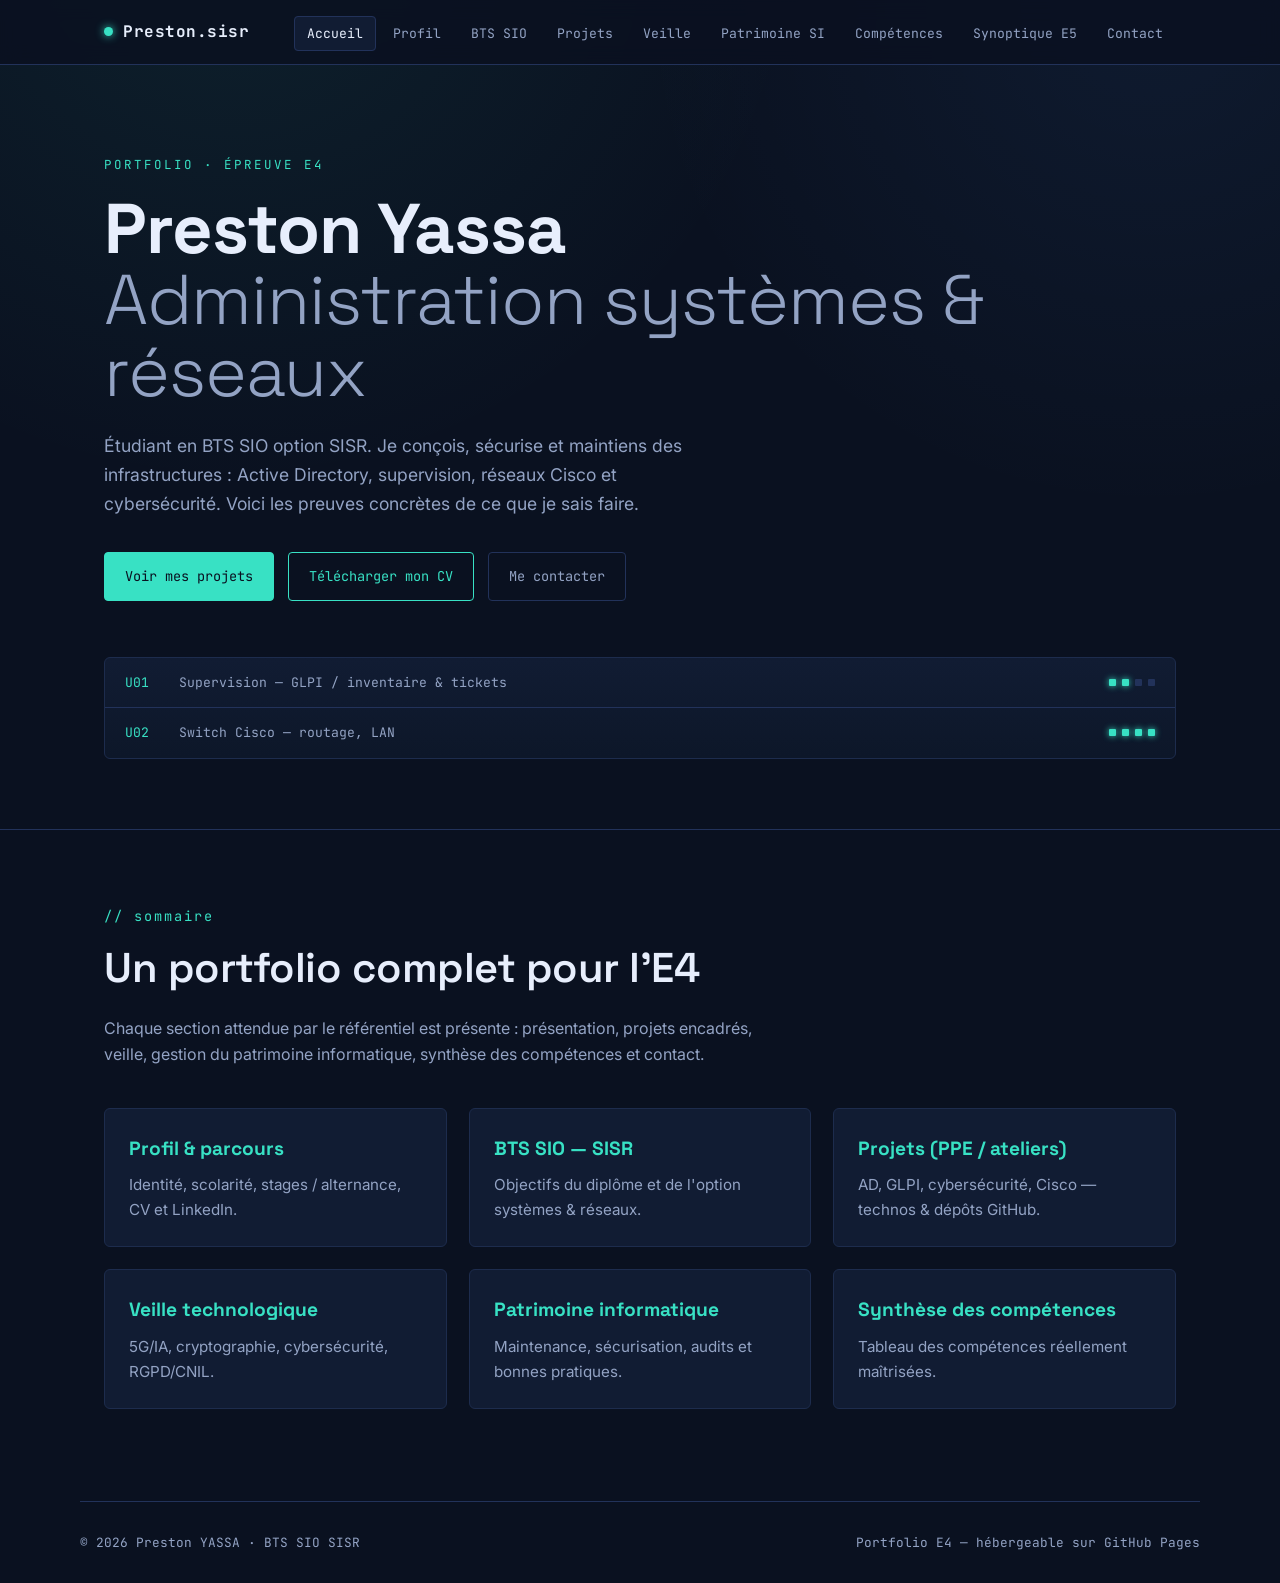
==== index.html @ f7337efc "Add files via upload" ====
<!DOCTYPE html>
<html lang="fr">
<head>
<meta charset="UTF-8">
<meta name="viewport" content="width=device-width, initial-scale=1">
<title>Portfolio — Preston YASSA · BTS SIO SISR</title>
<meta name="description" content="Portfolio BTS SIO option SISR — épreuve E4. Projets, compétences, veille technologique et synoptique E5.">
<link rel="preconnect" href="https://fonts.googleapis.com">
<link rel="preconnect" href="https://fonts.gstatic.com" crossorigin>
<link href="https://fonts.googleapis.com/css2?family=Space+Grotesk:wght@300;400;600;700&family=Inter:wght@400;500;600&family=JetBrains+Mono:wght@400;700&display=swap" rel="stylesheet">
<link rel="stylesheet" href="css/style.css">
</head>
<body>

<header class="site-header">
  <div class="wrap nav">
    <a class="brand" href="index.html"><span class="led"></span>Preston.sisr</a>
    <button class="nav-toggle" aria-label="Menu">≡</button>
    <ul class="nav-links">
      <li><a href="index.html">Accueil</a></li>
      <li><a href="about.html">Profil</a></li>
      <li><a href="bts-sio.html">BTS SIO</a></li>
      <li><a href="projets.html">Projets</a></li>
      <li><a href="veille.html">Veille</a></li>
      <li><a href="patrimoine.html">Patrimoine SI</a></li>
      <li><a href="competences.html">Compétences</a></li>
      <li><a href="synoptique.html">Synoptique E5</a></li>
      <li><a href="contact.html">Contact</a></li>
    </ul>
  </div>
</header>

<main>
  <!-- HERO -->
  <section class="hero">
    <div class="wrap">
      <p class="eyebrow">Portfolio · épreuve E4</p>
      <h1>Preston Yassa<br><span class="thin">Administration systèmes &amp; réseaux</span></h1>
      <p class="lead">Étudiant en BTS SIO option SISR. Je conçois, sécurise et maintiens des infrastructures : Active Directory, supervision, réseaux Cisco et cybersécurité. Voici les preuves concrètes de ce que je sais faire.</p>
      <div class="hero-meta">
        <a class="btn solid" href="projets.html">Voir mes projets</a>
        <a class="btn" href="cv.pdf" download>Télécharger mon CV</a>
        <a class="btn ghost" href="contact.html">Me contacter</a>
      </div>

      <!-- Panneau "baie de brassage" : signature visuelle -->
      <div class="rack-panel" aria-hidden="true">
        <div class="rack-row"><span class="u">U01</span> Supervision — GLPI / inventaire &amp; tickets <span class="leds"><span class="on"></span><span class="on"></span><span></span><span></span></span></div>
        <div class="rack-row"><span class="u">U02</span> Switch Cisco — routage, LAN <span class="leds"><span class="on"></span><span class="on"></span><span class="on"></span><span class="on"></span></span></div>
      </div>
    </div>
  </section>

  <!-- APERÇU DES SECTIONS OBLIGATOIRES -->
  <section class="section">
    <div class="wrap">
      <div class="section-head reveal">
        <span class="num">// sommaire</span>
        <h2>Un portfolio complet pour l'E4</h2>
        <p>Chaque section attendue par le référentiel est présente : présentation, projets encadrés, veille, gestion du patrimoine informatique, synthèse des compétences et contact.</p>
      </div>
      <div class="grid cols-3">
        <a class="card reveal" href="about.html"><h3>Profil &amp; parcours</h3><p>Identité, scolarité, stages / alternance, CV et LinkedIn.</p></a>
        <a class="card reveal" href="bts-sio.html"><h3>BTS SIO — SISR</h3><p>Objectifs du diplôme et de l'option systèmes &amp; réseaux.</p></a>
        <a class="card reveal" href="projets.html"><h3>Projets (PPE / ateliers)</h3><p>AD, GLPI, cybersécurité, Cisco — technos &amp; dépôts GitHub.</p></a>
        <a class="card reveal" href="veille.html"><h3>Veille technologique</h3><p>5G/IA, cryptographie, cybersécurité, RGPD/CNIL.</p></a>
        <a class="card reveal" href="patrimoine.html"><h3>Patrimoine informatique</h3><p>Maintenance, sécurisation, audits et bonnes pratiques.</p></a>
        <a class="card reveal" href="competences.html"><h3>Synthèse des compétences</h3><p>Tableau des compétences réellement maîtrisées.</p></a>
      </div>
    </div>
  </section>
</main>

<footer class="site-footer wrap">
  <span>© <span id="year"></span> Preston YASSA · BTS SIO SISR</span>
  <span>Portfolio E4 — hébergeable sur GitHub Pages</span>
</footer>

<script src="js/main.js"></script>
<script>document.getElementById('year').textContent = new Date().getFullYear();</script>
</body>
</html>
---- css/style.css ----
/* =========================================================================
   Portfolio BTS SIO – option SISR
   Direction : "salle réseau / baie de brassage"
   Palette froide (bleu nuit + cyan signal), grille type rack 19".
   ========================================================================= */

:root {
  /* Palette */
  --night:      #0a1120;   /* fond profond, "salle serveur éteinte" */
  --rack:       #111c33;   /* surfaces / cartes */
  --rack-edge:  #1d2c4d;   /* bordures de baie */
  --signal:     #38e1c4;   /* cyan signal : LED de switch active */
  --signal-2:   #4f9cff;   /* bleu lien : trafic */
  --warn:       #ffb454;   /* ambre : alerte légère */
  --ink:        #e7eefc;   /* texte principal */
  --ink-soft:   #93a3c4;   /* texte secondaire */
  --line:       #22325a;   /* hairlines */

  /* Typo */
  --display: "Space Grotesk", "Segoe UI", system-ui, sans-serif;
  --body:    "Inter", system-ui, sans-serif;
  --mono:    "JetBrains Mono", "Consolas", monospace;

  --maxw: 1120px;
  --radius: 4px;
}

* { box-sizing: border-box; margin: 0; padding: 0; }

html { scroll-behavior: smooth; }

body {
  font-family: var(--body);
  background: var(--night);
  color: var(--ink);
  line-height: 1.65;
  -webkit-font-smoothing: antialiased;
  background-image:
    radial-gradient(circle at 18% -10%, rgba(56,225,196,.08), transparent 40%),
    radial-gradient(circle at 90% 0%, rgba(79,156,255,.07), transparent 35%);
  background-attachment: fixed;
}

a { color: var(--signal); text-decoration: none; }
a:hover { color: var(--ink); }

.wrap { width: 100%; max-width: var(--maxw); margin: 0 auto; padding: 0 24px; }

/* ----------------------------------------------------------------- Header */
.site-header {
  position: sticky; top: 0; z-index: 50;
  background: rgba(10,17,32,.82);
  backdrop-filter: blur(10px);
  border-bottom: 1px solid var(--line);
}
.nav {
  display: flex; align-items: center; justify-content: space-between;
  height: 64px;
}
.brand {
  font-family: var(--mono);
  font-weight: 700; letter-spacing: .5px; color: var(--ink);
  display: flex; align-items: center; gap: 10px;
}
.brand .led {
  width: 9px; height: 9px; border-radius: 50%;
  background: var(--signal);
  box-shadow: 0 0 8px var(--signal);
  animation: blink 2.4s infinite;
}
@keyframes blink { 0%,92%,100%{opacity:1} 95%{opacity:.25} }

.nav-links { display: flex; gap: 4px; list-style: none; flex-wrap: wrap; }
.nav-links a {
  font-family: var(--mono); font-size: .82rem; color: var(--ink-soft);
  padding: 8px 12px; border-radius: var(--radius);
  border: 1px solid transparent;
}
.nav-links a:hover,
.nav-links a.active {
  color: var(--ink); border-color: var(--line); background: var(--rack);
}

.nav-toggle {
  display: none; background: none; border: 1px solid var(--line);
  color: var(--ink); font-size: 1.3rem; border-radius: var(--radius);
  width: 42px; height: 38px; cursor: pointer;
}

/* ----------------------------------------------------------------- Hero */
.hero { padding: 90px 0 70px; position: relative; }
.eyebrow {
  font-family: var(--mono); font-size: .78rem; letter-spacing: 3px;
  text-transform: uppercase; color: var(--signal); margin-bottom: 18px;
}
.hero h1 {
  font-family: var(--display);
  font-size: clamp(2.4rem, 6vw, 4.4rem);
  font-weight: 700; line-height: 1.02; letter-spacing: -1px;
}
.hero h1 .thin { color: var(--ink-soft); font-weight: 300; }
.hero p.lead {
  margin-top: 22px; max-width: 620px; font-size: 1.1rem; color: var(--ink-soft);
}
.hero-meta {
  margin-top: 34px; display: flex; gap: 14px; flex-wrap: wrap;
}
.btn {
  font-family: var(--mono); font-size: .85rem;
  padding: 12px 20px; border-radius: var(--radius);
  border: 1px solid var(--signal); color: var(--signal);
  background: transparent; cursor: pointer; transition: .18s;
}
.btn:hover { background: var(--signal); color: var(--night); }
.btn.solid { background: var(--signal); color: var(--night); }
.btn.solid:hover { background: var(--ink); border-color: var(--ink); }
.btn.ghost { border-color: var(--line); color: var(--ink-soft); }
.btn.ghost:hover { color: var(--ink); border-color: var(--ink-soft); background: var(--rack); }

/* rack-mounted hero panel */
.rack-panel {
  margin-top: 56px;
  border: 1px solid var(--rack-edge);
  border-radius: 6px;
  background: linear-gradient(180deg, var(--rack), #0d1729);
  overflow: hidden;
}
.rack-row {
  display: flex; align-items: center; gap: 16px;
  padding: 14px 20px; border-bottom: 1px solid var(--line);
  font-family: var(--mono); font-size: .82rem; color: var(--ink-soft);
}
.rack-row:last-child { border-bottom: 0; }
.rack-row .u { color: var(--signal); width: 38px; }
.rack-row .leds { display: flex; gap: 6px; margin-left: auto; }
.rack-row .leds span {
  width: 7px; height: 7px; border-radius: 1px; background: var(--line);
}
.rack-row .leds span.on { background: var(--signal); box-shadow: 0 0 6px var(--signal); }
.rack-row .leds span.amber { background: var(--warn); box-shadow: 0 0 6px var(--warn); }

/* ----------------------------------------------------------------- Section */
.section { padding: 72px 0; border-top: 1px solid var(--line); }
.section-head { margin-bottom: 40px; }
.section-head .num {
  font-family: var(--mono); color: var(--signal); font-size: .85rem;
  letter-spacing: 2px;
}
.section-head h2 {
  font-family: var(--display); font-size: clamp(1.7rem, 3.5vw, 2.6rem);
  font-weight: 600; margin-top: 6px; letter-spacing: -.5px;
}
.section-head p { color: var(--ink-soft); margin-top: 12px; max-width: 680px; }

/* Cards grid */
.grid { display: grid; gap: 22px; }
.grid.cols-2 { grid-template-columns: repeat(2, 1fr); }
.grid.cols-3 { grid-template-columns: repeat(3, 1fr); }

.card {
  background: var(--rack); border: 1px solid var(--rack-edge);
  border-radius: 6px; padding: 24px; transition: .2s;
  position: relative; overflow: hidden;
}
.card:hover { border-color: var(--signal); transform: translateY(-3px); }
.card h3 { font-family: var(--display); font-size: 1.2rem; margin-bottom: 8px; }
.card p { color: var(--ink-soft); font-size: .95rem; }

.tag-row { display: flex; flex-wrap: wrap; gap: 8px; margin-top: 16px; }
.tag {
  font-family: var(--mono); font-size: .72rem; color: var(--signal-2);
  border: 1px solid var(--line); padding: 4px 9px; border-radius: 999px;
}

.placeholder {
  font-family: var(--mono); font-size: .78rem; color: var(--warn);
  border: 1px dashed var(--warn); padding: 4px 8px; border-radius: var(--radius);
  display: inline-block; margin-top: 10px; opacity: .9;
}

/* screenshot slot */
.shot {
  margin-top: 16px; aspect-ratio: 16/9; border-radius: var(--radius);
  border: 1px dashed var(--line);
  background:
    repeating-linear-gradient(45deg, #0e1830 0 12px, #0c1424 12px 24px);
  display: flex; align-items: center; justify-content: center;
  font-family: var(--mono); font-size: .78rem; color: var(--ink-soft);
  text-align: center; padding: 12px;
}

/* Profile / about */
.about-grid { display: grid; grid-template-columns: 200px 1fr; gap: 40px; }
.avatar {
  width: 200px; height: 200px; border-radius: 6px;
  border: 1px solid var(--rack-edge);
  background:
    repeating-linear-gradient(45deg, #0e1830 0 14px, #0c1424 14px 28px);
  display: flex; align-items: center; justify-content: center;
  font-family: var(--mono); color: var(--ink-soft); font-size: .8rem; text-align:center;
}
.facts { list-style: none; }
.facts li { padding: 10px 0; border-bottom: 1px solid var(--line); display: flex; gap: 14px; }
.facts li span.k {
  font-family: var(--mono); color: var(--signal); min-width: 130px; font-size: .85rem;
}

/* Tables (compétences + synoptique) */
.table-scroll { overflow-x: auto; border: 1px solid var(--rack-edge); border-radius: 6px; }
table { width: 100%; border-collapse: collapse; min-width: 560px; }
th, td {
  text-align: left; padding: 12px 16px; border-bottom: 1px solid var(--line);
  font-size: .92rem;
}
thead th {
  font-family: var(--mono); font-size: .78rem; letter-spacing: 1px;
  text-transform: uppercase; color: var(--signal); background: var(--rack);
}
tbody tr:hover { background: rgba(56,225,196,.05); }
.lvl { font-family: var(--mono); font-size: .8rem; }
.dot { display: inline-block; width: 8px; height: 8px; border-radius: 50%; margin-right: 3px; background: var(--line); }
.dot.on { background: var(--signal); box-shadow: 0 0 5px var(--signal); }

/* Synoptique columns (E5) */
.syno {
  display: grid; grid-template-columns: repeat(5, 1fr); gap: 16px;
}
.syno .col {
  border: 1px solid var(--rack-edge); border-radius: 6px; background: var(--rack);
  padding: 16px; min-height: 100%;
}
.syno .col h4 {
  font-family: var(--mono); font-size: .78rem; letter-spacing: 1px;
  color: var(--signal); text-transform: uppercase; margin-bottom: 12px;
  border-bottom: 1px solid var(--line); padding-bottom: 8px;
}
.syno ul { list-style: none; }
.syno li { font-size: .86rem; color: var(--ink-soft); padding: 5px 0; }
.syno li strong { color: var(--ink); font-family: var(--mono); font-size: .8rem; }

/* Contact form */
.form { display: grid; gap: 16px; max-width: 560px; }
.field { display: grid; gap: 6px; }
.field label { font-family: var(--mono); font-size: .8rem; color: var(--signal); }
.field input, .field textarea {
  background: var(--rack); border: 1px solid var(--rack-edge); border-radius: var(--radius);
  padding: 12px 14px; color: var(--ink); font-family: var(--body); font-size: .95rem;
}
.field input:focus, .field textarea:focus { outline: 2px solid var(--signal); border-color: var(--signal); }
.contact-side { list-style: none; }
.contact-side li { padding: 10px 0; border-bottom: 1px solid var(--line); font-family: var(--mono); font-size: .9rem; }
.contact-side li span { color: var(--signal); }

/* Footer */
.site-footer {
  border-top: 1px solid var(--line); padding: 30px 0; margin-top: 20px;
  font-family: var(--mono); font-size: .8rem; color: var(--ink-soft);
  display: flex; justify-content: space-between; flex-wrap: wrap; gap: 12px;
}

/* Page intro (sous-pages) */
.page-intro { padding: 60px 0 10px; }
.page-intro .eyebrow { margin-bottom: 14px; }
.page-intro h1 { font-family: var(--display); font-size: clamp(2rem,5vw,3.2rem); letter-spacing:-1px; }
.page-intro p { color: var(--ink-soft); margin-top: 14px; max-width: 680px; }

/* reveal animation */
.reveal { opacity: 0; transform: translateY(18px); transition: .6s ease; }
.reveal.in { opacity: 1; transform: none; }
@media (prefers-reduced-motion: reduce) {
  .reveal { opacity: 1; transform: none; transition: none; }
  .brand .led { animation: none; }
}

/* Responsive */
@media (max-width: 900px) {
  .grid.cols-3 { grid-template-columns: repeat(2, 1fr); }
  .syno { grid-template-columns: repeat(2, 1fr); }
  .about-grid { grid-template-columns: 1fr; }
  .avatar { width: 100%; max-width: 220px; }
}
@media (max-width: 640px) {
  .nav-links {
    display: none; position: absolute; top: 64px; left: 0; right: 0;
    flex-direction: column; background: var(--night);
    border-bottom: 1px solid var(--line); padding: 12px;
  }
  .nav-links.open { display: flex; }
  .nav-toggle { display: block; }
  .grid.cols-2, .grid.cols-3, .syno { grid-template-columns: 1fr; }
}
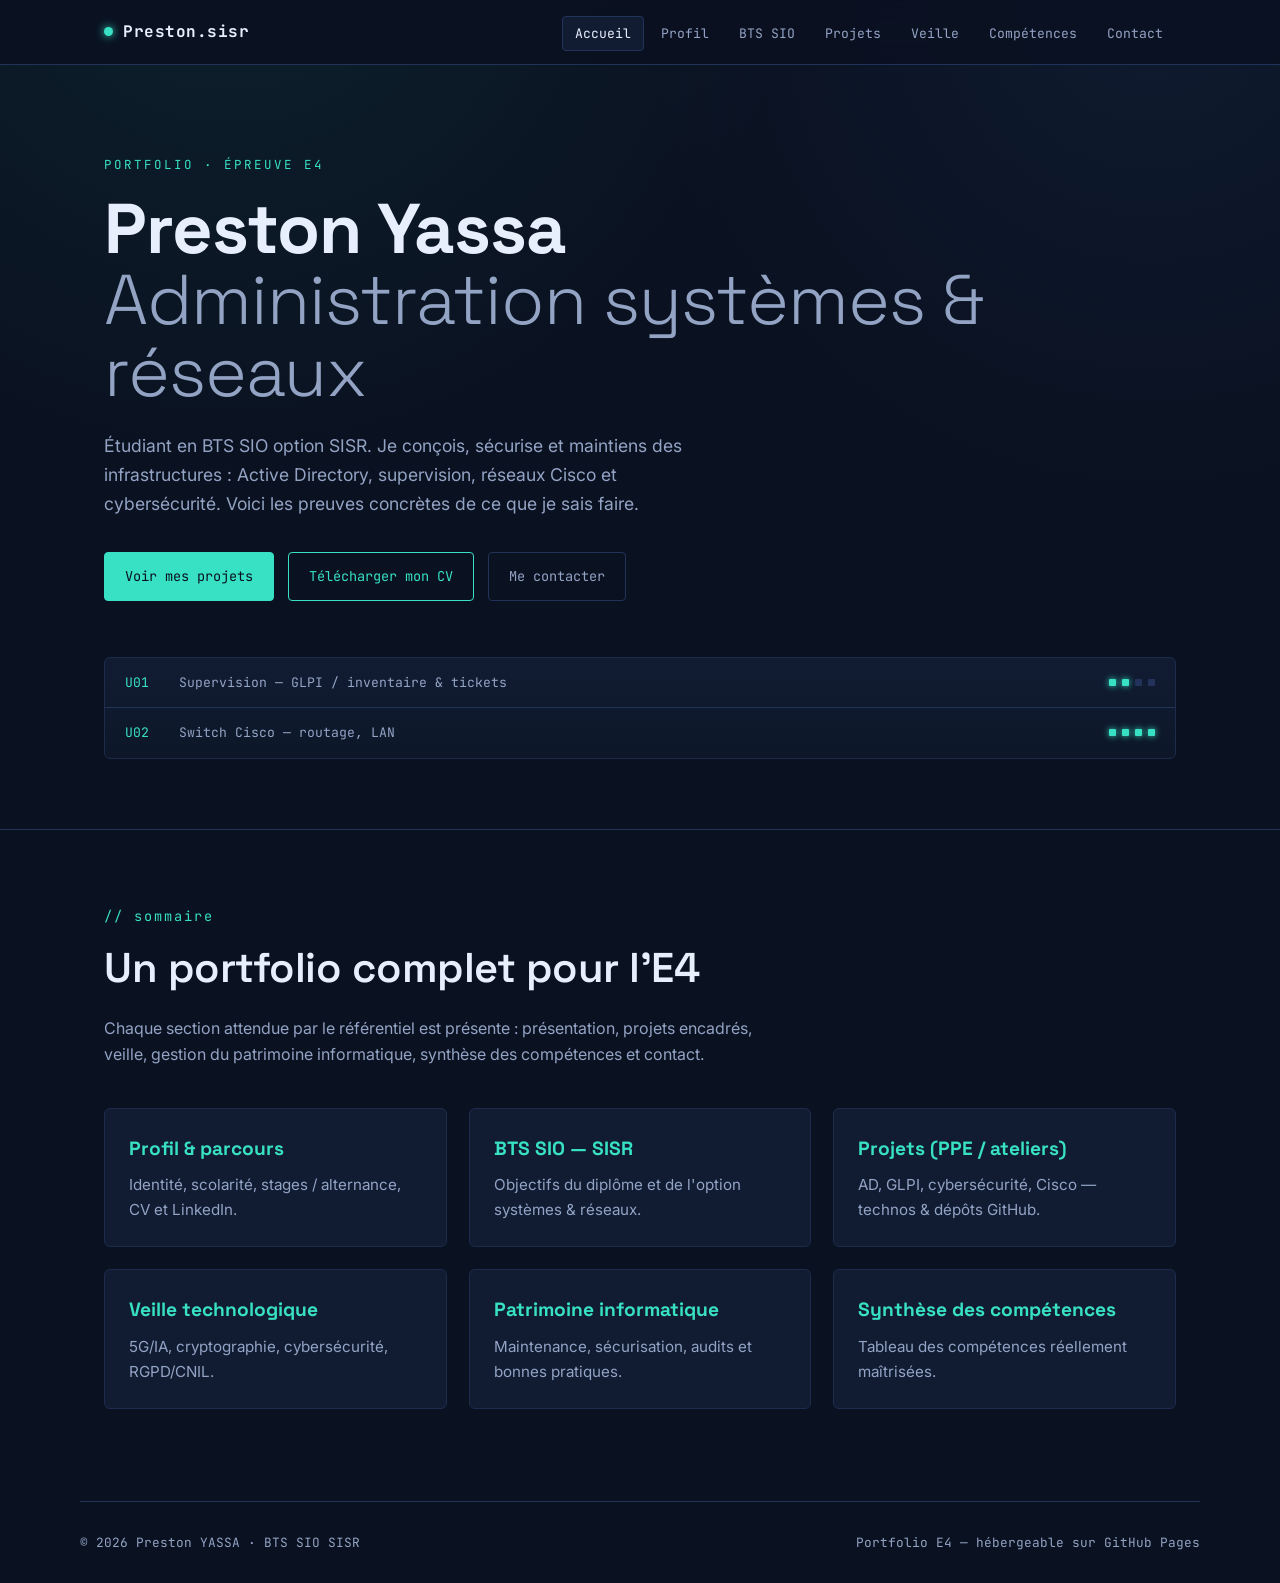
==== commit 27cab827: "Remove links to Patrimoine SI and Synoptique E5" ====
--- a/index.html
+++ b/index.html
@@ -22,9 +22,7 @@
       <li><a href="bts-sio.html">BTS SIO</a></li>
       <li><a href="projets.html">Projets</a></li>
       <li><a href="veille.html">Veille</a></li>
-      <li><a href="patrimoine.html">Patrimoine SI</a></li>
       <li><a href="competences.html">Compétences</a></li>
-      <li><a href="synoptique.html">Synoptique E5</a></li>
       <li><a href="contact.html">Contact</a></li>
     </ul>
   </div>
